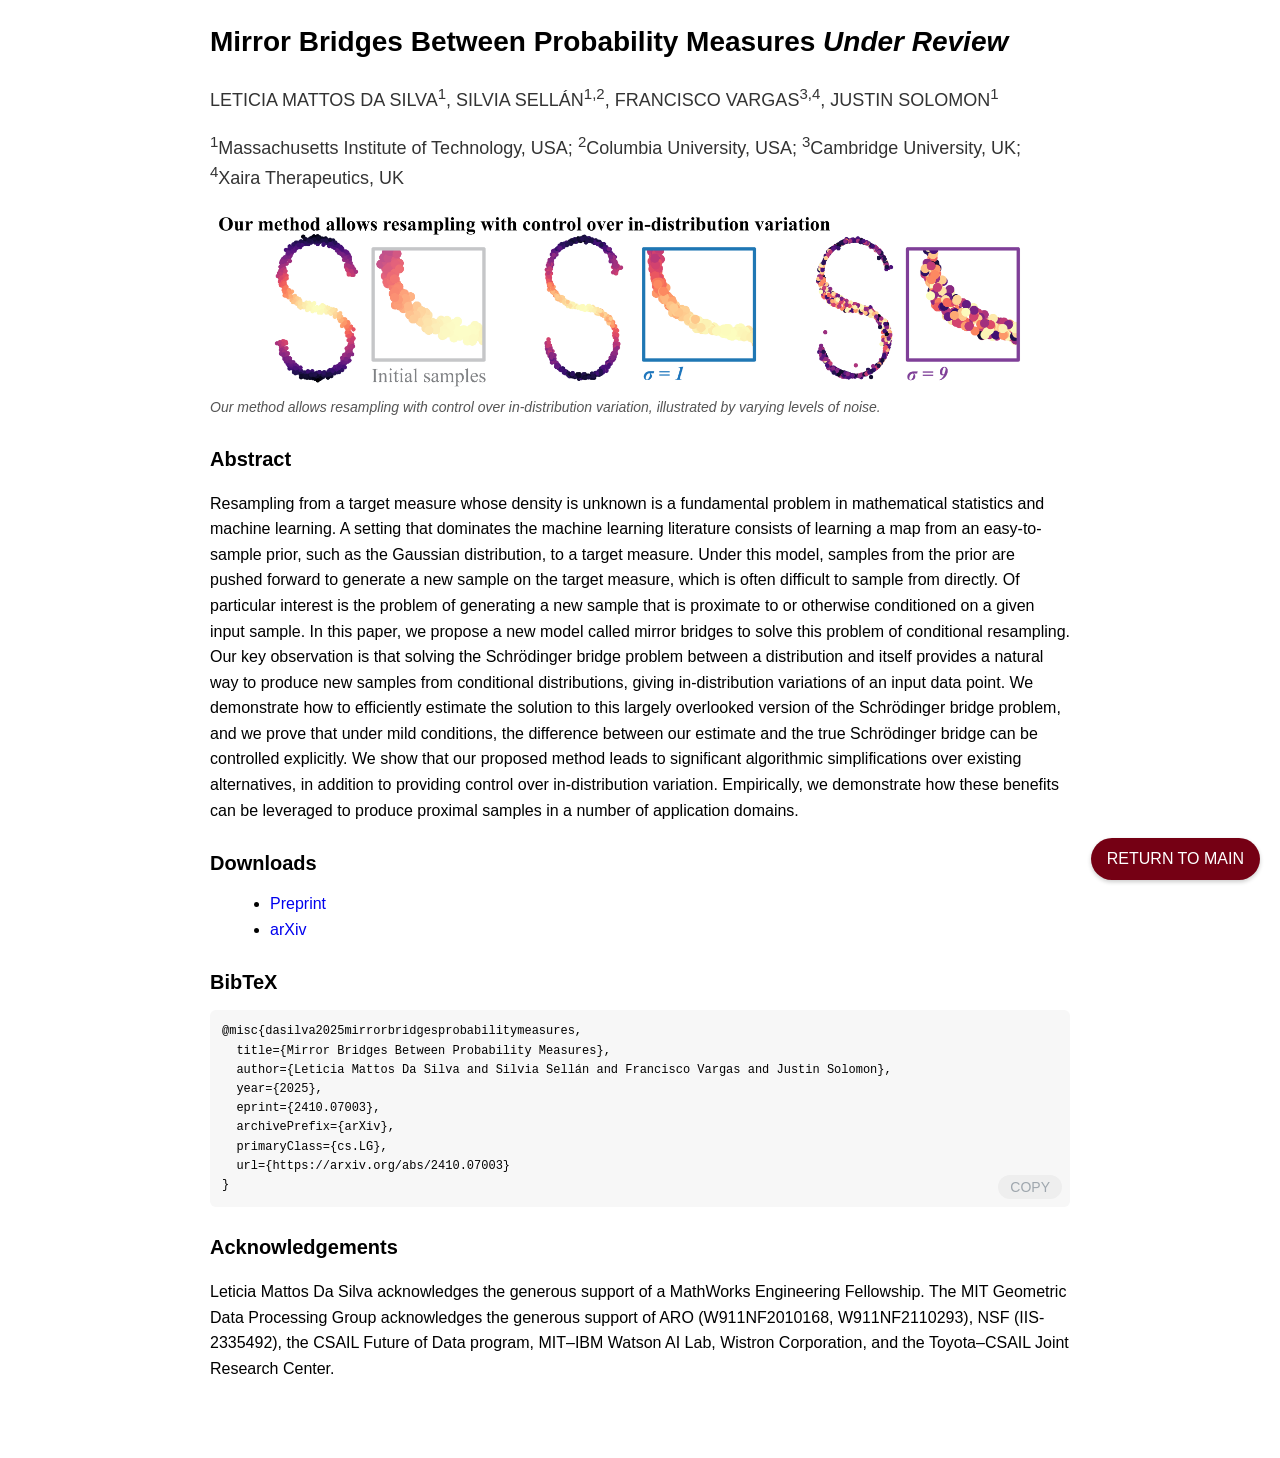
==== projects/mirror-bridges.html @ 6796f3bb "Change project name" ====
<!DOCTYPE html>
<html lang="en">
<head>
  <meta charset="UTF-8" />
  <meta name="viewport" content="width=device-width, initial-scale=1" />
  <title>Mirror Bridges Between Probability Measures</title>
  <style>
    *, *::before, *::after { box-sizing: border-box; }
    html { scroll-behavior: smooth; }
    body {
      margin: 0; padding: 0;
      font-family: 'Helvetica Neue Light', 'Helvetica Neue', Helvetica, Arial, sans-serif;
      font-weight: 300; font-size: 16px; line-height: 1.6;
      color: #000; background: #fff;
    }
    a { color: #0000EE; text-decoration: none; }
    a:hover { text-decoration: underline; }
    img { display: block; max-width: 100%; }

    .return-main {
      position: fixed; right: 20px; bottom: 20px;
      padding: 8px 16px; background-color: #750014; color: #fff;
      text-decoration: none; font-weight: 300; border-radius: 999px;
      box-shadow: 0 2px 4px rgba(0,0,0,0.2);
      transition: background-color 0.2s ease-in-out;
      z-index: 1000;
    }
    .return-main:hover { 
        background-color: rgba(117, 0, 20, 0.8);       
        text-decoration: none;}

    .container { max-width: 900px; margin: 0 auto; padding: 20px 20px 60px; }
    h2, h3 { font-family: 'Helvetica Neue Bold', 'Helvetica Neue', Helvetica, Arial, sans-serif; }
    h2 { font-weight: 700; font-size: 28px; margin: 0 0 16px; }
    h3 { font-weight: 700; font-size: 20px; margin: 24px 0 12px; }
    .authors {
      margin-bottom: 24px;
      font-family: 'Helvetica Neue Light', 'Helvetica Neue', Helvetica, Arial, sans-serif;
      font-size: 18px; color: #333; line-height: 1.4;
    }
    figure { margin: 24px 0; }
    figcaption { margin-top: 8px; font-size: 14px; color: #555; font-style: italic; }
    ul { margin: 0 0 24px 20px; }

    .code-container { position: relative; margin-bottom: 24px; font-size: 12px;}
    pre {
      background: #f7f7f7; padding: 12px; border-radius: 6px;
      white-space: pre-wrap; word-wrap: break-word;
      overflow-x: auto; margin: 0;
    }
    .copy-btn {
      position: absolute; bottom: 8px; right: 8px;
      background-color: #eee; color: rgba(139, 149, 158, 0.8);
      border: none; padding: 4px 12px;
      border-radius: 999px;
      font-family: 'Helvetica Neue Light', 'Helvetica Neue', Helvetica, Arial, sans-serif;
      font-size: 14px; font-weight: 500;
      cursor: pointer;
      transition: background-color 0.2s ease-in-out;
    }
  </style>
</head>
<body>
  <a href="../index.html" class="return-main">RETURN TO MAIN</a>

  <section id="project" class="container">
    <h2>
      Mirror Bridges Between Probability Measures
      <em>Under Review</em>
    </h2>
    <div class="authors">
      <p>
        LETICIA MATTOS DA SILVA<sup>1</sup>,
        SILVIA SELLÁN<sup>1,2</sup>,
        FRANCISCO VARGAS<sup>3,4</sup>,
        JUSTIN SOLOMON<sup>1</sup>
      </p>
      <p>
        <sup>1</sup>Massachusetts Institute of Technology, USA;
        <sup>2</sup>Columbia University, USA;
        <sup>3</sup>Cambridge University, UK;
        <sup>4</sup>Xaira Therapeutics, UK
      </p>
    </div>

    <figure>
      <img
        src="../figures/registration-scurve.png"
        alt="teaser"
      />
      <figcaption>
        Our method allows resampling with control over in-distribution variation, illustrated by varying levels of noise.
      </figcaption>
    </figure>

    <h3>Abstract</h3>
    <p>
     Resampling from a target measure whose density is unknown is a fundamental problem in mathematical statistics and 
     machine learning. A setting that dominates the machine learning literature consists of learning a map from an 
     easy-to-sample prior, such as the Gaussian distribution, to a target measure. Under this model, samples from the 
     prior are pushed forward to generate a new sample on the target measure, which is often difficult to sample from 
     directly. Of particular interest is the problem of generating a new sample that is proximate to or otherwise 
     conditioned on a given input sample. In this paper, we propose a new model called mirror bridges to solve this 
     problem of conditional resampling. Our key observation is that solving the Schrödinger bridge problem between a 
     distribution and itself provides a natural way to produce new samples from conditional distributions, giving 
     in-distribution variations of an input data point. We demonstrate how to efficiently estimate the solution to this 
     largely overlooked version of the Schrödinger bridge problem, and we prove that under mild conditions, the difference 
     between our estimate and the true Schrödinger bridge can be controlled explicitly. We show that our proposed method 
     leads to significant algorithmic simplifications over existing alternatives, in addition to providing control over 
     in-distribution variation. Empirically, we demonstrate how these benefits can be leveraged to produce proximal samples
      in a number of application domains.
    </p>

    <h3>Downloads</h3>
    <ul>
      <li><a href="../papers/mirror-bridges-between-probability-measures.pdf">Preprint</a></li>
      <li><a href="https://arxiv.org/abs/2410.07003" target="_blank" rel="noopener">arXiv</a></li>
    </ul>

    <div class="code-container">
      <h3>BibTeX</h3>
      <button class="copy-btn" data-target="bibtex-code">COPY</button>
      <pre id="bibtex-code">@misc{dasilva2025mirrorbridgesprobabilitymeasures,
  title={Mirror Bridges Between Probability Measures}, 
  author={Leticia Mattos Da Silva and Silvia Sellán and Francisco Vargas and Justin Solomon},
  year={2025},
  eprint={2410.07003},
  archivePrefix={arXiv},
  primaryClass={cs.LG},
  url={https://arxiv.org/abs/2410.07003}
}</pre>
    </div>

    <h3>Acknowledgements</h3>
    <p>
      Leticia Mattos Da Silva acknowledges the generous support of a MathWorks Engineering Fellowship. 
      The MIT Geometric Data Processing Group acknowledges the generous support of ARO (W911NF2010168, 
      W911NF2110293), NSF (IIS-2335492), the CSAIL Future of Data program, MIT–IBM Watson AI Lab, Wistron 
      Corporation, and the Toyota–CSAIL Joint Research Center.
    </p>
  </section>

  <script>
    document.addEventListener('DOMContentLoaded', () => {
      document.querySelectorAll('.copy-btn').forEach(btn => {
        btn.addEventListener('click', () => {
          const code = document.getElementById(btn.getAttribute('data-target')).innerText;
          navigator.clipboard.writeText(code).then(() => {
            btn.textContent = 'COPIED!';
            setTimeout(() => btn.textContent = 'COPY', 2000);
          });
        });
      });
    });
  </script>
</body>
</html>
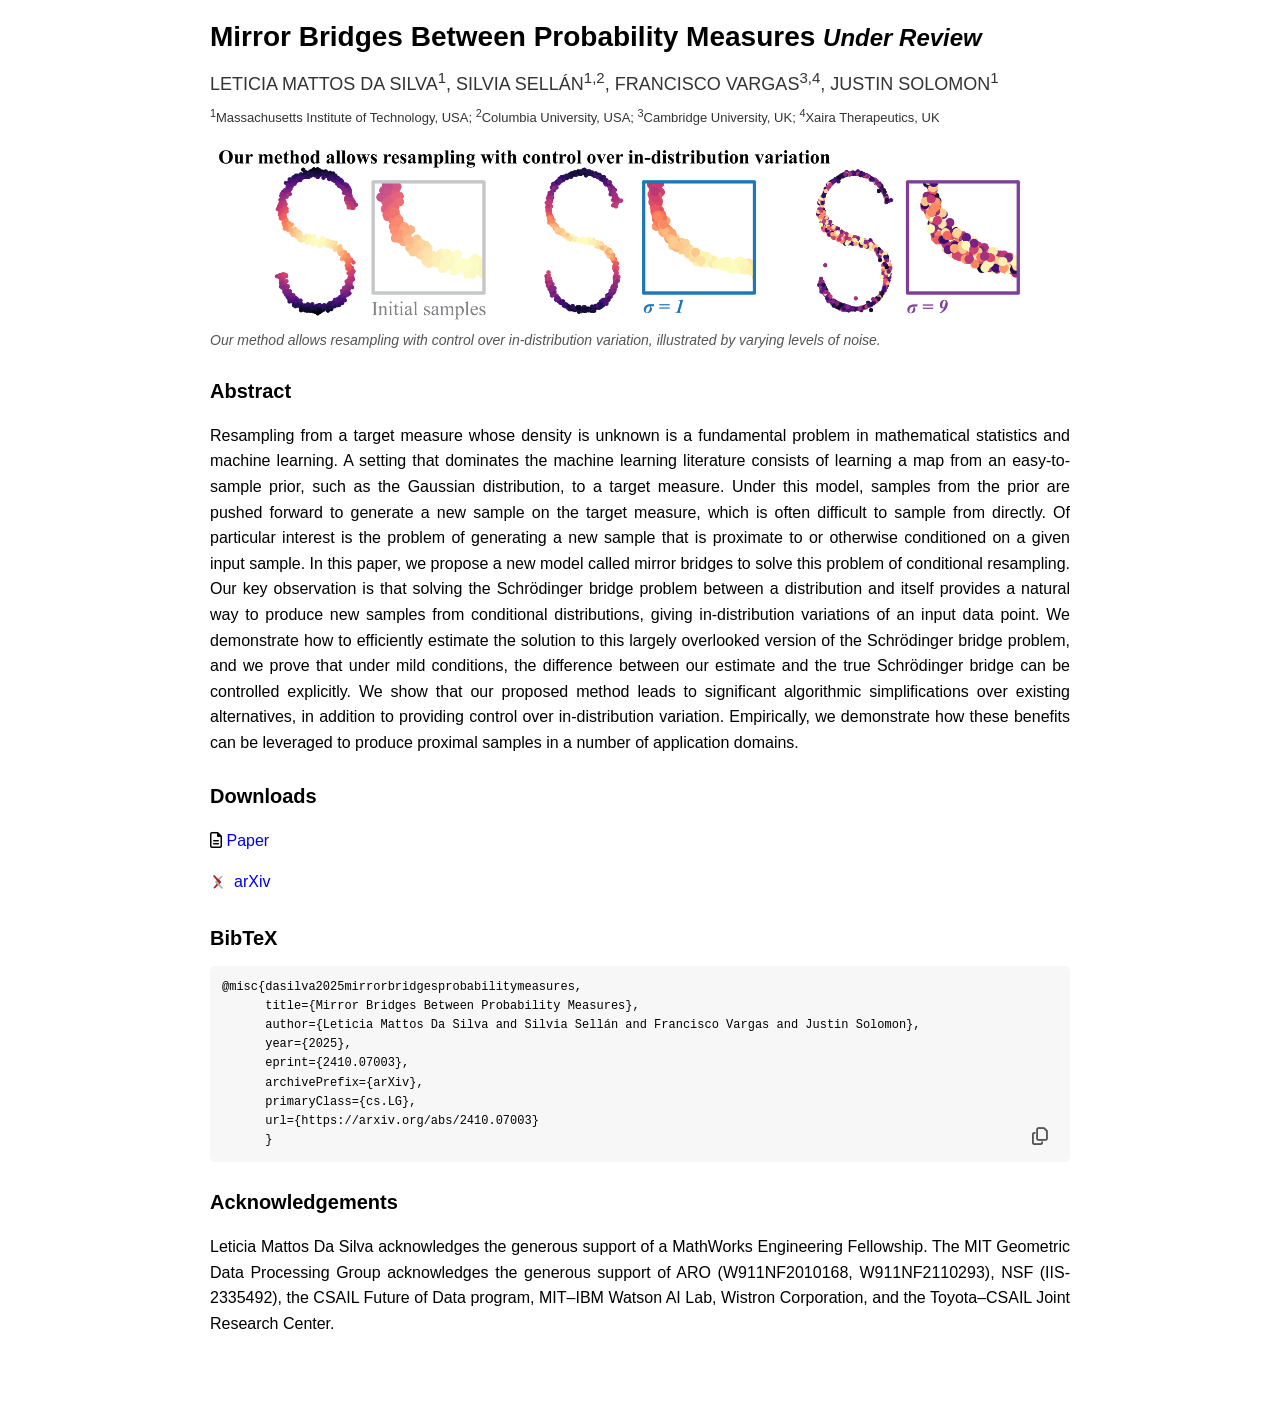
==== commit 85b549d3: "stylesheets and mobile" ====
--- a/projects/mirror-bridges.html
+++ b/projects/mirror-bridges.html
@@ -2,72 +2,22 @@
 <!DOCTYPE html>
 <html lang="en">
 <head>
+  <link
+    rel="stylesheet"
+    href="https://cdnjs.cloudflare.com/ajax/libs/font-awesome/6.4.0/css/all.min.css"
+  />
   <meta charset="UTF-8" />
   <meta name="viewport" content="width=device-width, initial-scale=1" />
+  <link rel="stylesheet" href="project.css" />
   <title>Mirror Bridges Between Probability Measures</title>
-  <style>
-    *, *::before, *::after { box-sizing: border-box; }
-    html { scroll-behavior: smooth; }
-    body {
-      margin: 0; padding: 0;
-      font-family: 'Helvetica Neue Light', 'Helvetica Neue', Helvetica, Arial, sans-serif;
-      font-weight: 300; font-size: 16px; line-height: 1.6;
-      color: #000; background: #fff;
-    }
-    a { color: #0000EE; text-decoration: none; }
-    a:hover { text-decoration: underline; }
-    img { display: block; max-width: 100%; }
-
-    .return-main {
-      position: fixed; right: 20px; bottom: 20px;
-      padding: 8px 16px; background-color: #750014; color: #fff;
-      text-decoration: none; font-weight: 300; border-radius: 999px;
-      box-shadow: 0 2px 4px rgba(0,0,0,0.2);
-      transition: background-color 0.2s ease-in-out;
-      z-index: 1000;
-    }
-    .return-main:hover { 
-        background-color: rgba(117, 0, 20, 0.8);       
-        text-decoration: none;}
-
-    .container { max-width: 900px; margin: 0 auto; padding: 20px 20px 60px; }
-    h2, h3 { font-family: 'Helvetica Neue Bold', 'Helvetica Neue', Helvetica, Arial, sans-serif; }
-    h2 { font-weight: 700; font-size: 28px; margin: 0 0 16px; }
-    h3 { font-weight: 700; font-size: 20px; margin: 24px 0 12px; }
-    .authors {
-      margin-bottom: 24px;
-      font-family: 'Helvetica Neue Light', 'Helvetica Neue', Helvetica, Arial, sans-serif;
-      font-size: 18px; color: #333; line-height: 1.4;
-    }
-    figure { margin: 24px 0; }
-    figcaption { margin-top: 8px; font-size: 14px; color: #555; font-style: italic; }
-    ul { margin: 0 0 24px 20px; }
-
-    .code-container { position: relative; margin-bottom: 24px; font-size: 12px;}
-    pre {
-      background: #f7f7f7; padding: 12px; border-radius: 6px;
-      white-space: pre-wrap; word-wrap: break-word;
-      overflow-x: auto; margin: 0;
-    }
-    .copy-btn {
-      position: absolute; bottom: 8px; right: 8px;
-      background-color: #eee; color: rgba(139, 149, 158, 0.8);
-      border: none; padding: 4px 12px;
-      border-radius: 999px;
-      font-family: 'Helvetica Neue Light', 'Helvetica Neue', Helvetica, Arial, sans-serif;
-      font-size: 14px; font-weight: 500;
-      cursor: pointer;
-      transition: background-color 0.2s ease-in-out;
-    }
-  </style>
+  
 </head>
 <body>
-  <a href="../index.html" class="return-main">RETURN TO MAIN</a>
 
   <section id="project" class="container">
     <h2>
       Mirror Bridges Between Probability Measures
-      <em>Under Review</em>
+      <em><span class="conference">Under Review</span></em>
     </h2>
     <div class="authors">
       <p>
@@ -77,10 +27,12 @@
         JUSTIN SOLOMON<sup>1</sup>
       </p>
       <p>
+        <span style="font-size: small;">
         <sup>1</sup>Massachusetts Institute of Technology, USA;
         <sup>2</sup>Columbia University, USA;
         <sup>3</sup>Cambridge University, UK;
         <sup>4</sup>Xaira Therapeutics, UK
+        </span>
       </p>
     </div>
 
@@ -113,23 +65,42 @@
     </p>
 
     <h3>Downloads</h3>
-    <ul>
-      <li><a href="../papers/mirror-bridges-between-probability-measures.pdf">Preprint</a></li>
-      <li><a href="https://arxiv.org/abs/2410.07003" target="_blank" rel="noopener">arXiv</a></li>
-    </ul>
+    <p><i class="fa-regular fa-file-lines"></i> <a href="../papers/mirror-bridges-between-probability-measures.pdf">Paper</a></p>
+    <p>
+      <a
+        href="https://arxiv.org/abs/2410.07003"
+        style="display:inline-flex; align-items:center; white-space:nowrap;"
+      >
+        <img
+          src="[data-uri]"
+          alt="arXiv"
+          style="  
+            display:inline-block;
+            width:1em;
+            height:1em;
+            margin-right:0.5em;
+            border-radius:50%;
+            object-fit:cover;
+          "
+        />
+        arXiv
+      </a>
+    </p>
 
     <div class="code-container">
       <h3>BibTeX</h3>
-      <button class="copy-btn" data-target="bibtex-code">COPY</button>
+      <button class="copy-btn" data-target="bibtex-code">
+        <i class="fa-regular fa-copy"></i>
+      </button>
       <pre id="bibtex-code">@misc{dasilva2025mirrorbridgesprobabilitymeasures,
-  title={Mirror Bridges Between Probability Measures}, 
-  author={Leticia Mattos Da Silva and Silvia Sellán and Francisco Vargas and Justin Solomon},
-  year={2025},
-  eprint={2410.07003},
-  archivePrefix={arXiv},
-  primaryClass={cs.LG},
-  url={https://arxiv.org/abs/2410.07003}
-}</pre>
+      title={Mirror Bridges Between Probability Measures}, 
+      author={Leticia Mattos Da Silva and Silvia Sellán and Francisco Vargas and Justin Solomon},
+      year={2025},
+      eprint={2410.07003},
+      archivePrefix={arXiv},
+      primaryClass={cs.LG},
+      url={https://arxiv.org/abs/2410.07003}
+      }</pre>
     </div>
 
     <h3>Acknowledgements</h3>
@@ -144,11 +115,21 @@
   <script>
     document.addEventListener('DOMContentLoaded', () => {
       document.querySelectorAll('.copy-btn').forEach(btn => {
+        // grab the <i> inside the button
+        const icon = btn.querySelector('i');
+
         btn.addEventListener('click', () => {
-          const code = document.getElementById(btn.getAttribute('data-target')).innerText;
+          const code = document
+            .getElementById(btn.getAttribute('data-target'))
+            .innerText;
+
           navigator.clipboard.writeText(code).then(() => {
-            btn.textContent = 'COPIED!';
-            setTimeout(() => btn.textContent = 'COPY', 2000);
+            // outline → solid
+            icon.classList.replace('fa-regular', 'fa-solid');
+            // after 2s, revert solid → outline
+            setTimeout(() => {
+              icon.classList.replace('fa-solid', 'fa-regular');
+            }, 2000);
           });
         });
       });
--- a/projects/project.css
+++ b/projects/project.css
@@ -0,0 +1,174 @@
+/* Reset and box-sizing */
+*, *::before, *::after {
+  box-sizing: border-box;
+}
+
+/* Smooth scrolling */
+html {
+  scroll-behavior: smooth;
+}
+
+/* Core styles */
+body {
+  margin: 0;
+  padding: 0;
+  font-family: 'Segoe UI Bold', 'Segoe UI', sans-serif;
+  font-weight: 300;
+  font-size: 1rem;
+  line-height: 1.6;
+  color: #000;
+  background: #fff;
+  text-align: justify;
+}
+
+a {
+  color: #0000EE;
+  text-decoration: none;
+}
+a:hover {
+  text-decoration: underline;
+}
+
+img {
+  display: block;
+  max-width: 100%;
+  height: auto;
+}
+
+/* Main container */
+.container {
+  max-width: 56.25rem;
+  margin: 0 auto;
+  padding: 1.25rem 1.25rem 3.75rem;
+}
+
+/* Headings */
+h2 {
+  font-family: 'Linux Biolinum Bold', 'Linux Biolinum', sans-serif;
+  font-weight: 700;
+  font-size: 1.75rem;
+  margin: 0 0 1rem;
+  line-height: 1.2;
+}
+
+h3 {
+  font-family: 'Segoe UI Bold', 'Segoe UI', sans-serif;
+  font-weight: 700;
+  font-size: 1.25rem;
+  margin: 1.5rem 0 0.75rem;
+}
+
+/* Authors */
+.authors {
+  margin-bottom: 1.5rem;
+  font-family: 'Segoe UI Bold', 'Segoe UI', sans-serif;
+  font-size: 1.125rem;
+  color: #333;
+  line-height: 0.8;
+}
+
+/* Figures */
+figure {
+  margin: 1.5rem 0;
+}
+figcaption {
+  margin-top: 0.5rem;
+  font-size: 0.875rem;
+  color: #555;
+  font-style: italic;
+}
+
+/* Lists */
+ul {
+  margin: 0 0 1.5rem 1.25rem;
+}
+
+/* Code container */
+.code-container {
+  position: relative;
+  margin-bottom: 1.5rem;
+  font-size: 0.75rem;
+}
+pre {
+  background: #f7f7f7;
+  padding: 0.75rem;
+  border-radius: 0.375rem;
+  overflow-x: auto;
+  white-space: pre-wrap;
+  word-wrap: break-word;
+  margin: 0;
+}
+.copy-btn {
+  position: absolute;
+  bottom: 0.625rem;
+  right: 0.625rem;
+  background-color: transparent;
+  color: #555;
+  border: none;
+  padding: 0.25rem 0.75rem;
+  border-radius: 62.4375rem;
+  font-family: 'Segoe UI Bold', 'Segoe UI', sans-serif;
+  font-size: 1.125rem;
+  font-weight: 500;
+  cursor: pointer;
+  transition: background-color 0.2s ease-in-out;
+}
+
+/* Mobile */
+@media (max-width: 48rem) {
+  .container {
+    padding: 1rem !important;
+  }
+  h2 {
+    font-size: 1.5rem !important;
+    margin-bottom: 0.75rem !important;
+  }
+  h3 {
+    font-size: 1.125rem !important;
+    margin-top: 1rem !important;
+  }
+  .authors {
+    font-size: 0.875rem !important;
+    margin-bottom: 1rem !important;
+    line-height: 1.3 !important;
+  }
+  figcaption {
+    font-size: 0.875rem !important;
+  }
+  .code-container {
+    font-size: 0.75rem !important;
+  }
+  iframe {
+    width: 100% !important;
+    height: auto !important;
+  }
+}
+
+/* Landscape scaling */
+@media (max-width: 56.25rem) {
+  html {
+    font-size: 85%;
+  }
+  .container {
+    max-width: 45rem;
+    margin: 0 auto;
+    padding: 0 0.625rem;
+  }
+}
+
+/* Disable auto adjustment */
+html {
+  -webkit-text-size-adjust: 100%;
+}
+
+/* This is supposed to fix all my problems */
+.conference {
+  font-size: 1.5rem;
+}
+
+/* Landscape adjustment */
+@media (max-width: 56.25rem) and (orientation: landscape) {
+  .conference {
+    font-size: 1.25rem !important;
+  }
+}
